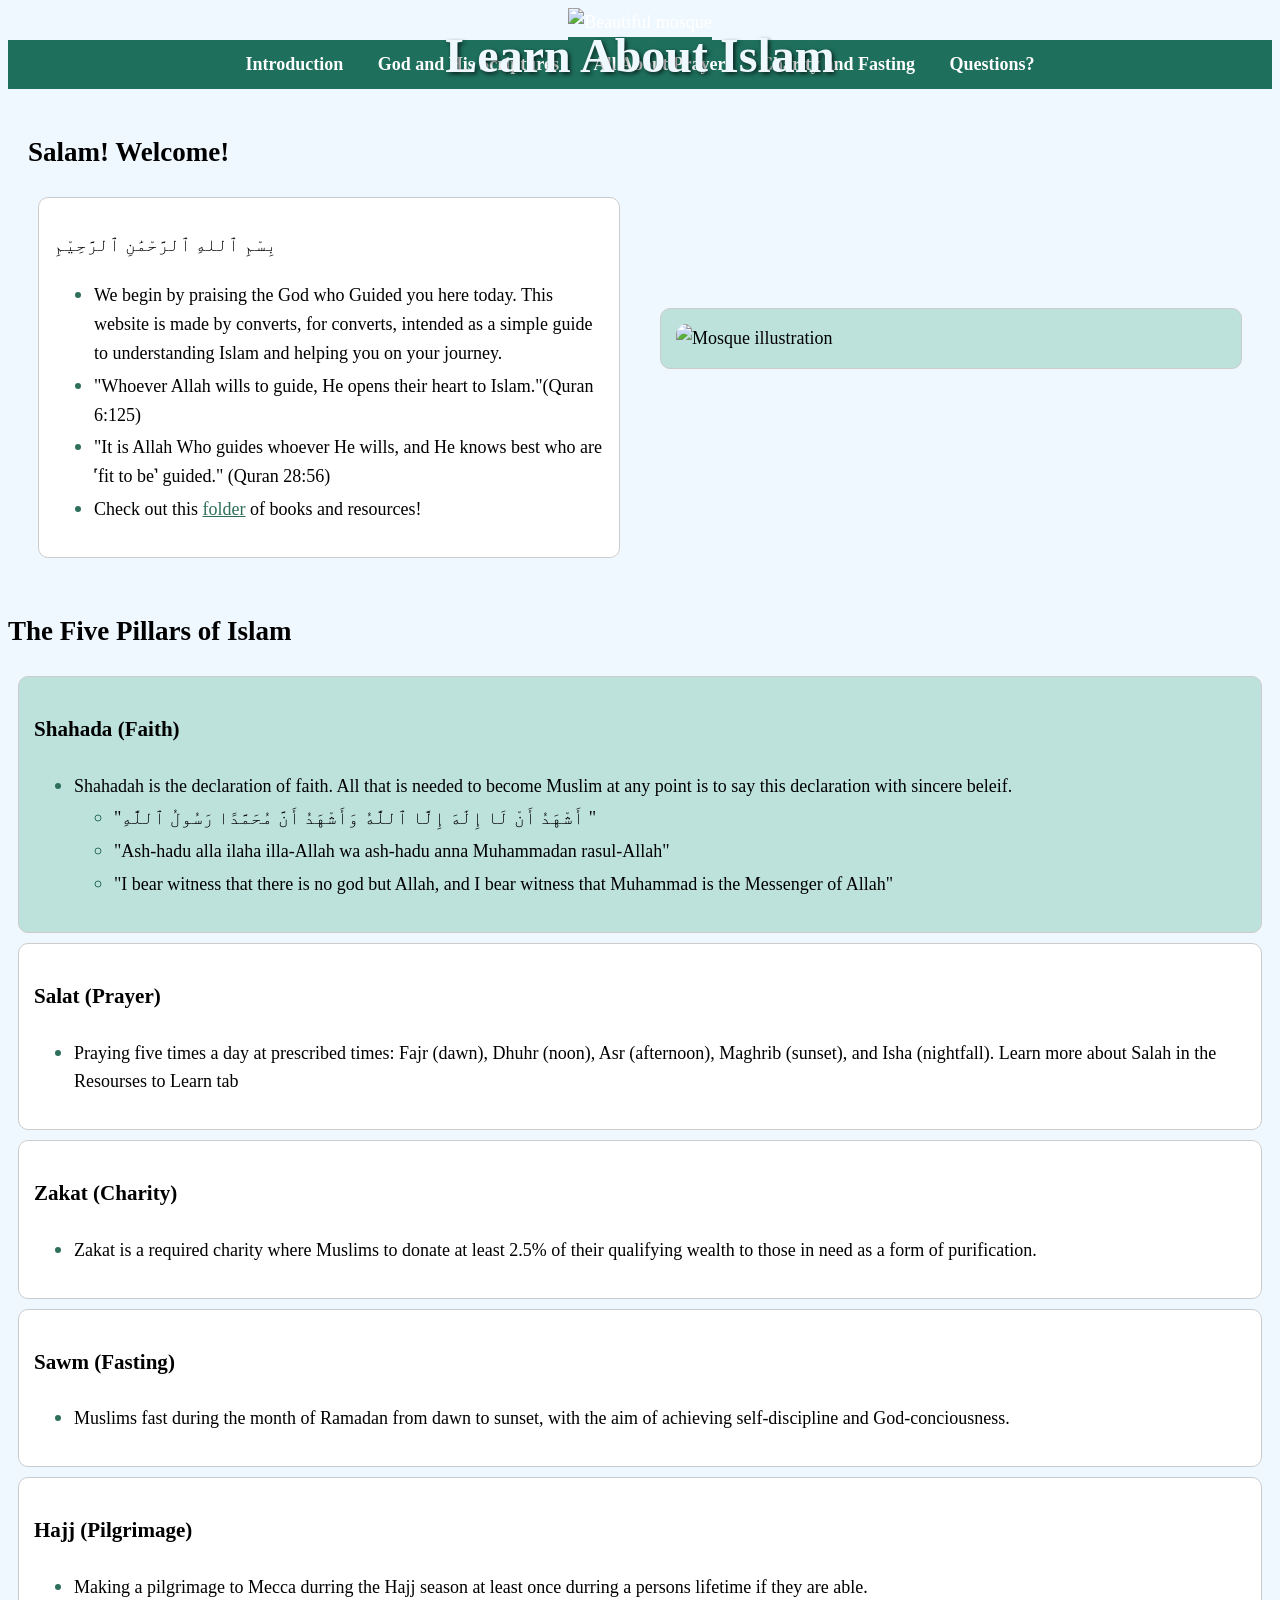
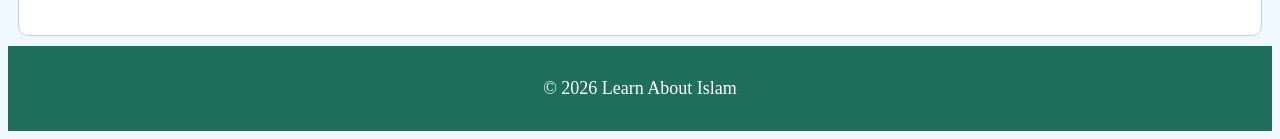
==== index.html @ d95a34d1 "index.html" ====
<!DOCTYPE html>
<html lang="en">
<head>
  <meta charset="UTF-8">
  <meta name="viewport" content="width=device-width, initial-scale=1.0">
  <title>Learn About Islam</title>
  <link rel="stylesheet" href="style.css">
</head>
<body>

  <!-- Banner Header -->
  <header>
    <div class="banner-container">
      <img src="images/mosque.jpg" alt="Beautiful mosque" class="banner">
      <h1 class="site-title">Learn About Islam</h1>
    </div>
   <nav class="main-nav">
    <a href="testhome.html">Introduction</a>
    <a href="quran.html">God and His Scriptures</a>
    <a href="resourses.html">All About Prayer</a>
    <a href="PracticingFaith.html">Charity and Fasting</a>
    <a href="Questions.html">Questions?</a>
  </nav>
  </header>

  <!-- Welcome Section -->
  <section class="content-section">
    <div class="text-column">

      <section>
  <h2>Salam! Welcome!</h2>
<div class="card">  
<p>بِسْمِ ٱللهِ ٱلرَّحْمَٰنِ ٱلرَّحِيْمِ
  <ul class="custom-bullets">
  <li>We begin by praising the God who Guided you here today. This website is made by converts, for converts, intended as a simple guide to understanding Islam and helping you on your journey.</li>
  <li> "Whoever Allah wills to guide, He opens their heart to Islam."(Quran 6:125)</li>
  <li> "It is Allah Who guides whoever He wills, and He knows best who are ˹fit to be˺ guided." (Quran 28:56)</li>
  <li> Check out this  <a href="https://drive.google.com/drive/folders/13Jt1As94_ZHrpYuuvWjRzsYb68JoSdo_?usp=drive_link" target="here">folder</a> of books and resources!  </li>
</section>
    </div>
    <div class="image-column">
<div class="card image-card">
      <img src="images/pretty.picture.png" alt="Mosque illustration">
    </div>
  </section>

  <!-- Five Pillars Section -->
  <section class="pillars-section">
    <h2>The Five Pillars of Islam</h2>
    <div class="cards-container">
       <div class="card image-card">
        <h3>Shahada (Faith)</h3>
	<ul class="custom-bullets">
        <li>Shahadah is the declaration of faith. All that is needed to become Muslim at any point is to say this declaration with sincere beleif. 
        <ul class="custom-bullets">
        <li> "أَشْهَدُ أَنْ لَا إِلَٰهَ إِلَّا ٱللَّٰهُ وَأَشْهَدُ أَنَّ مُحَمَّدًا رَسُولُ ٱللَّٰهِ " </li>
        <li> "Ash-hadu alla ilaha illa-Allah wa ash-hadu anna Muhammadan rasul-Allah" </li>
        <li> "I bear witness that there is no god but Allah, and I bear witness that Muhammad is the Messenger of Allah" </li>
      </div>
      <div class="card">
        <h3>Salat (Prayer)</h3>
	<ul class="custom-bullets">
        <li>Praying five times a day at prescribed times: Fajr (dawn), Dhuhr (noon), Asr (afternoon), Maghrib (sunset), and Isha (nightfall). Learn more about Salah in the Resourses to Learn tab </li>
      </div>
      <div class="card">
        <h3>Zakat (Charity)</h3>
	<ul class="custom-bullets">
        <li>Zakat is a required charity where Muslims to donate at least 2.5% of their qualifying wealth to those in need as a form of purification.</li>
      </div>
      <div class="card">
        <h3>Sawm (Fasting)</h3>
	<ul class="custom-bullets">
        <li>Muslims fast during the month of Ramadan from dawn to sunset, with the aim of achieving self-discipline and God-conciousness.</li>
      </div>
      <div class="card">
        <h3>Hajj (Pilgrimage)</h3>
	<ul class="custom-bullets">
        <li>Making a pilgrimage to Mecca durring the Hajj season at least once durring a persons lifetime if they are able.</li>
      </div>
    </div>
  </section>

  <!-- Footer -->
  <footer>
    <p>© 2026 Learn About Islam</p>
  </footer>

</body>
</html>
---- style.css ----
/* General */
body {
  background-color: #f0f8ff;
  font-family: OpenSans;
  line-height: 1.6;
  font-size: 18px;
}

h1 {
  color: #f0f8ff; /* fixed missing digit */
}

a {
  color: #f0f8ff;
}

a:hover {
  color: #14533e;
}

/* Navigation */
nav a {
  margin: 12px;
  color: blue;
}

nav a:hover {
  text-decoration: underline;
}

/* Banner */
.banner {
  width: 100%;
  height: 200px;
  object-fit: cover;
  border-bottom: 3px solid #1e6f5c;
}

.banner-container {
  position: relative;
  text-align: center;
  color: white;
}

.site-title {
  position: absolute;
  top: 50%;
  left: 50%;
  transform: translate(-50%, -50%);
  font-size: 48px;
  text-shadow: 2px 2px 4px rgba(0,0,0,0.7);
}

/* Navigation bar */
.main-nav {
  background-color: #1e6f5c;
  text-align: center;
  padding: 10px 0;
}

.main-nav a {
  color: white;
  margin: 0 15px;
  text-decoration: none;
  font-weight: bold;
  font-size: 18px;
}

.main-nav a:hover {
  text-decoration: underline;
}

/* Header */
header {
  position: relative;
  text-align: center;
  color: white;
}

header h1 {
  position: absolute;
  top: 50%;
  left: 50%;
  transform: translate(-50%, -50%);
}

/* Content section (cards + image) */
.content-section {
  display: flex;
  align-items: center;
  gap: 20px;
  padding: 20px;
}

.text-column {
  flex: 1;
}

.image-column {
  flex: 1;
}

.image-column img {
  width: 100%;
  border-radius: 10px;
}

/* Cards */
.card {
  border: 1px solid #ccc;
  padding: 15px;
  border-radius: 10px;
  margin: 10px;
  background-color: white;
}

/* Footer */
footer {
  background-color: #1e6f5c;
  color: white;
  padding: 10px;
  text-align: center;
}
/* FAQ + Contact layout */
.faq-contact-container {
  display: flex;
  gap: 40px;
  align-items: flex-start;
  padding: 20px;
}

.faq {
  flex: 2;
}

.contact-section {
  flex: 1;
}

/* Match contact form to card style */
.contact-section form {
  border: 1px solid #ccc;
  padding: 15px;
  border-radius: 10px;
  background-color: white;
}

/* Inputs */
.contact-section input,
.contact-section textarea {
  width: 100%;
  padding: 10px;
  margin-bottom: 15px;
  border-radius: 5px;
  border: 1px solid #ccc;
}

/* Button */
.contact-section button {
  background-color: #1e6f5c;
  color: white;
  padding: 10px 20px;
  border: none;
  border-radius: 5px;
  cursor: pointer;
}

.contact-section button:hover {
  background-color: #14533e;
}
/* FAQ + Contact layout */
.faq-contact-container {
  display: flex;
  gap: 40px;
  align-items: flex-start;
  padding: 20px;
}

/* FAQ section */
.faq {
  flex: 2;
  background-color: #f9f9f9;
  padding: 20px;
  border-radius: 10px;
}

/* Contact section */
.contact-section {
  flex: 1;
  background-color: #f9f9f9;
  padding: 20px;
  border-radius: 10px;
}

/* Match contact form to card style */
.contact-section form {
  border: 1px solid #ccc;
  padding: 15px;
  border-radius: 10px;
  background-color: white;
}

/* Inputs */
.contact-section input,
.contact-section textarea {
  width: 100%;
  padding: 10px;
  margin-bottom: 15px;
  border-radius: 5px;
  border: 1px solid #ccc;
}

/* Button */
.contact-section button {
  background-color: #1e6f5c;
  color: white;
  padding: 10px 20px;
  border: none;
  border-radius: 5px;
  cursor: pointer;
}

.contact-section button:hover {
  background-color: #14533e;
}

/* FAQ question styling */
.faq-question {
  width: 100%;
  text-align: left;
  background-color: #1e6f5c;
  color: white;
  padding: 10px;
  border: none;
  cursor: pointer;
  border-radius: 5px;
  margin-bottom: 5px;
}

/* FAQ answer styling */
.faq-answer {
  display: none;            /* hidden by default */
  padding: 10px;
  background-color: #f1f1f1;
  border-radius: 5px;
  margin-bottom: 10px;
}

/* Show FAQ answer when active */
.faq-answer.active {
  display: block;           /* show when .active is added */
}

/* Mobile responsive */
@media (max-width: 768px) {
  .faq-contact-container {
    flex-direction: column;
  }

  .image-column img {
    width: 100%;
  }
}
a {
  color: #2e6f5c;      /* teal text by default */
  text-decoration: underline;
}

a:hover {
  color: #14533e;      /* darker teal on hover */
}
ul.custom-bullets li::marker {
  color: #2e6f5c;
  font-size: 1.2em;           /* make bullets slightly bigger */
}

.image-card {
  background-color: hsla(161, 39%, 60%, 0.4); /* pick any color */
}
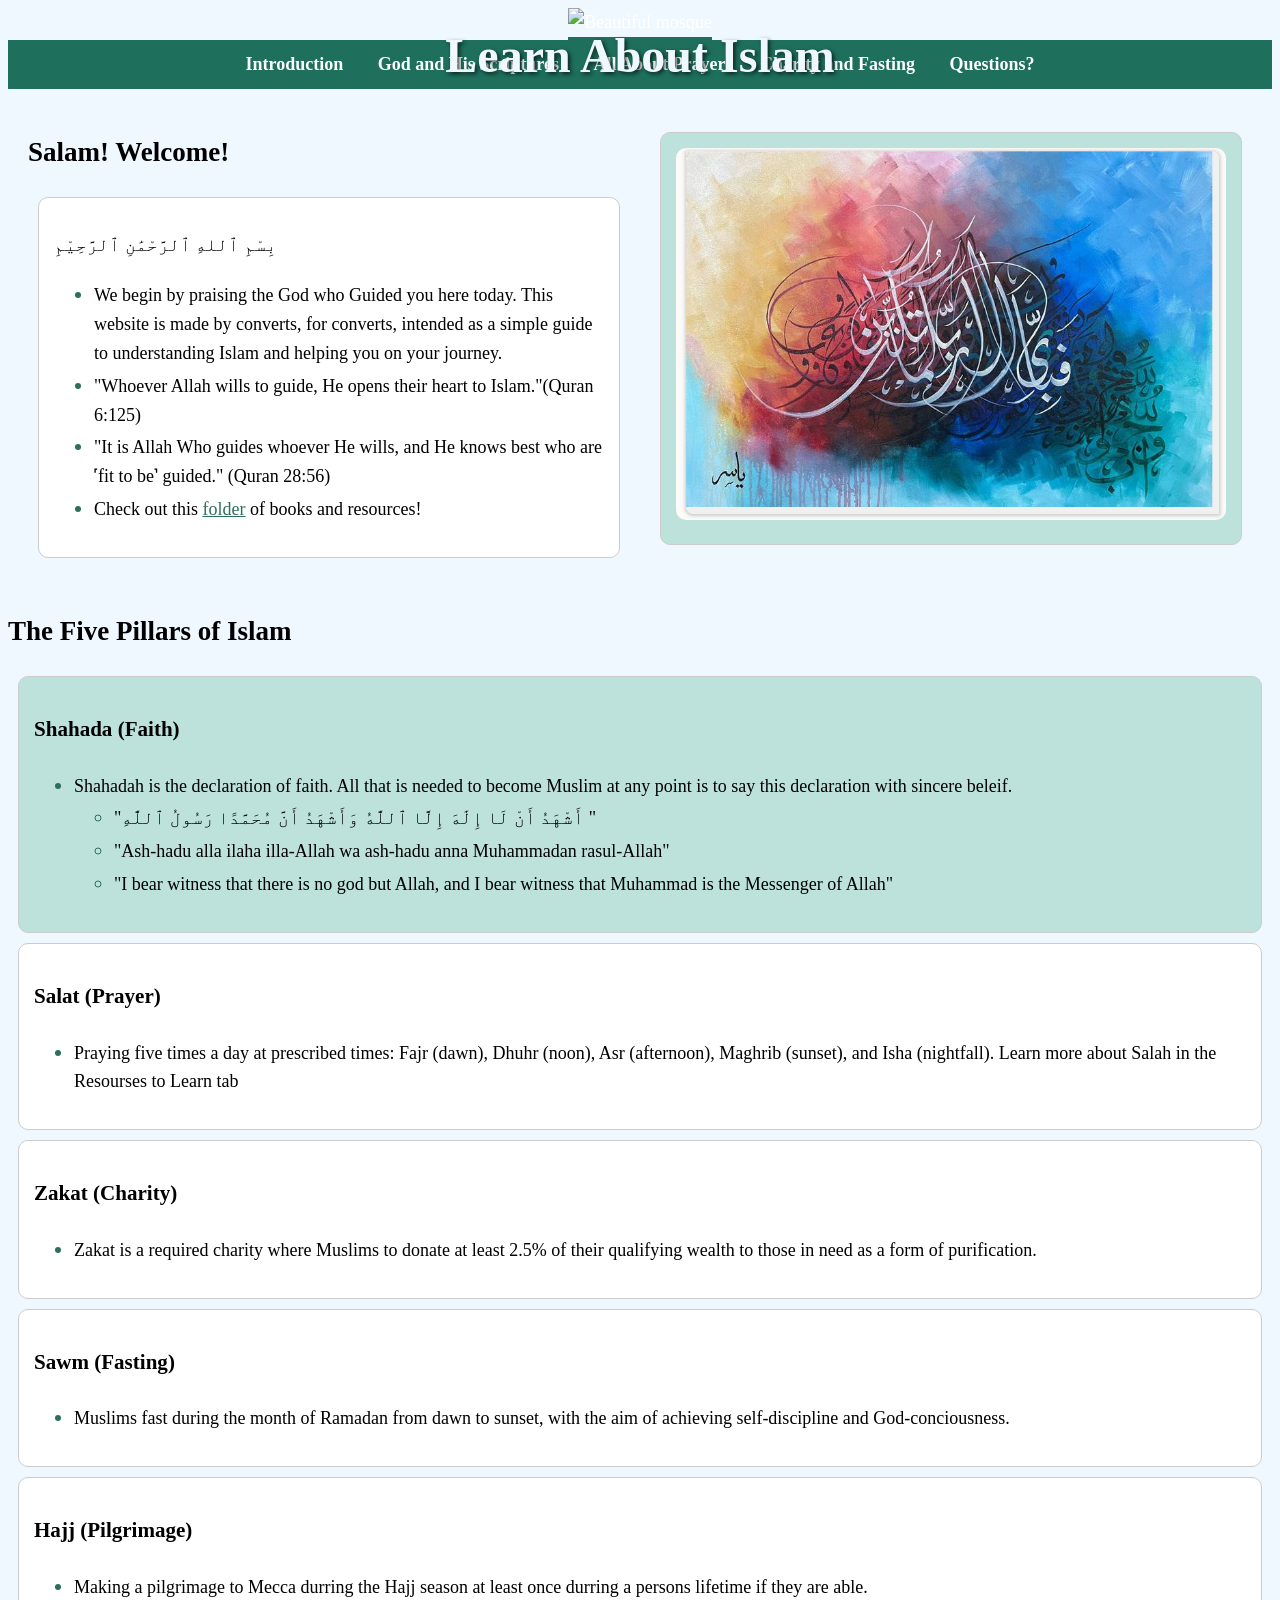
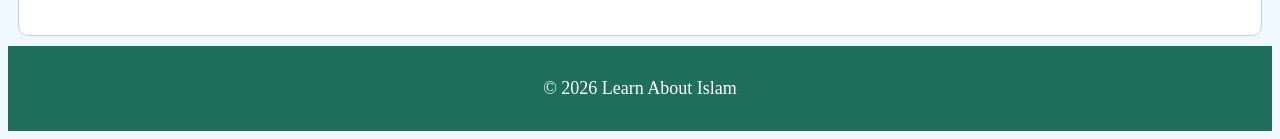
==== commit 8840a5bd: "Update index.html" ====
--- a/index.html
+++ b/index.html
@@ -1,89 +1,89 @@
-<!DOCTYPE html>
-<html lang="en">
-<head>
-  <meta charset="UTF-8">
-  <meta name="viewport" content="width=device-width, initial-scale=1.0">
-  <title>Learn About Islam</title>
-  <link rel="stylesheet" href="style.css">
-</head>
-<body>
-
-  <!-- Banner Header -->
-  <header>
-    <div class="banner-container">
-      <img src="images/mosque.jpg" alt="Beautiful mosque" class="banner">
-      <h1 class="site-title">Learn About Islam</h1>
-    </div>
-   <nav class="main-nav">
-    <a href="testhome.html">Introduction</a>
-    <a href="quran.html">God and His Scriptures</a>
-    <a href="resourses.html">All About Prayer</a>
-    <a href="PracticingFaith.html">Charity and Fasting</a>
-    <a href="Questions.html">Questions?</a>
-  </nav>
-  </header>
-
-  <!-- Welcome Section -->
-  <section class="content-section">
-    <div class="text-column">
-
-      <section>
-  <h2>Salam! Welcome!</h2>
-<div class="card">  
-<p>بِسْمِ ٱللهِ ٱلرَّحْمَٰنِ ٱلرَّحِيْمِ
-  <ul class="custom-bullets">
-  <li>We begin by praising the God who Guided you here today. This website is made by converts, for converts, intended as a simple guide to understanding Islam and helping you on your journey.</li>
-  <li> "Whoever Allah wills to guide, He opens their heart to Islam."(Quran 6:125)</li>
-  <li> "It is Allah Who guides whoever He wills, and He knows best who are ˹fit to be˺ guided." (Quran 28:56)</li>
-  <li> Check out this  <a href="https://drive.google.com/drive/folders/13Jt1As94_ZHrpYuuvWjRzsYb68JoSdo_?usp=drive_link" target="here">folder</a> of books and resources!  </li>
-</section>
-    </div>
-    <div class="image-column">
-<div class="card image-card">
-      <img src="images/pretty.picture.png" alt="Mosque illustration">
-    </div>
-  </section>
-
-  <!-- Five Pillars Section -->
-  <section class="pillars-section">
-    <h2>The Five Pillars of Islam</h2>
-    <div class="cards-container">
-       <div class="card image-card">
-        <h3>Shahada (Faith)</h3>
-	<ul class="custom-bullets">
-        <li>Shahadah is the declaration of faith. All that is needed to become Muslim at any point is to say this declaration with sincere beleif. 
-        <ul class="custom-bullets">
-        <li> "أَشْهَدُ أَنْ لَا إِلَٰهَ إِلَّا ٱللَّٰهُ وَأَشْهَدُ أَنَّ مُحَمَّدًا رَسُولُ ٱللَّٰهِ " </li>
-        <li> "Ash-hadu alla ilaha illa-Allah wa ash-hadu anna Muhammadan rasul-Allah" </li>
-        <li> "I bear witness that there is no god but Allah, and I bear witness that Muhammad is the Messenger of Allah" </li>
-      </div>
-      <div class="card">
-        <h3>Salat (Prayer)</h3>
-	<ul class="custom-bullets">
-        <li>Praying five times a day at prescribed times: Fajr (dawn), Dhuhr (noon), Asr (afternoon), Maghrib (sunset), and Isha (nightfall). Learn more about Salah in the Resourses to Learn tab </li>
-      </div>
-      <div class="card">
-        <h3>Zakat (Charity)</h3>
-	<ul class="custom-bullets">
-        <li>Zakat is a required charity where Muslims to donate at least 2.5% of their qualifying wealth to those in need as a form of purification.</li>
-      </div>
-      <div class="card">
-        <h3>Sawm (Fasting)</h3>
-	<ul class="custom-bullets">
-        <li>Muslims fast during the month of Ramadan from dawn to sunset, with the aim of achieving self-discipline and God-conciousness.</li>
-      </div>
-      <div class="card">
-        <h3>Hajj (Pilgrimage)</h3>
-	<ul class="custom-bullets">
-        <li>Making a pilgrimage to Mecca durring the Hajj season at least once durring a persons lifetime if they are able.</li>
-      </div>
-    </div>
-  </section>
-
-  <!-- Footer -->
-  <footer>
-    <p>© 2026 Learn About Islam</p>
-  </footer>
-
-</body>
-</html>
+<!DOCTYPE html>
+<html lang="en">
+<head>
+  <meta charset="UTF-8">
+  <meta name="viewport" content="width=device-width, initial-scale=1.0">
+  <title>Learn About Islam</title>
+  <link rel="stylesheet" href="style.css">
+</head>
+<body>
+
+  <!-- Banner Header -->
+  <header>
+    <div class="banner-container">
+      <img src="images/mosque.jpg" alt="Beautiful mosque" class="banner">
+      <h1 class="site-title">Learn About Islam</h1>
+    </div>
+   <nav class="main-nav">
+    <a href="testhome.html">Introduction</a>
+    <a href="quran.html">God and His Scriptures</a>
+    <a href="Resourses.html">All About Prayer</a>
+    <a href="PracticingFaith.html">Charity and Fasting</a>
+    <a href="Questions.html">Questions?</a>
+  </nav>
+  </header>
+
+  <!-- Welcome Section -->
+  <section class="content-section">
+    <div class="text-column">
+
+      <section>
+  <h2>Salam! Welcome!</h2>
+<div class="card">  
+<p>بِسْمِ ٱللهِ ٱلرَّحْمَٰنِ ٱلرَّحِيْمِ
+  <ul class="custom-bullets">
+  <li>We begin by praising the God who Guided you here today. This website is made by converts, for converts, intended as a simple guide to understanding Islam and helping you on your journey.</li>
+  <li> "Whoever Allah wills to guide, He opens their heart to Islam."(Quran 6:125)</li>
+  <li> "It is Allah Who guides whoever He wills, and He knows best who are ˹fit to be˺ guided." (Quran 28:56)</li>
+  <li> Check out this  <a href="https://drive.google.com/drive/folders/13Jt1As94_ZHrpYuuvWjRzsYb68JoSdo_?usp=drive_link" target="here">folder</a> of books and resources!  </li>
+</section>
+    </div>
+    <div class="image-column">
+<div class="card image-card">
+      <img src="images/pretty.picture.png" alt="Mosque illustration">
+    </div>
+  </section>
+
+  <!-- Five Pillars Section -->
+  <section class="pillars-section">
+    <h2>The Five Pillars of Islam</h2>
+    <div class="cards-container">
+       <div class="card image-card">
+        <h3>Shahada (Faith)</h3>
+	<ul class="custom-bullets">
+        <li>Shahadah is the declaration of faith. All that is needed to become Muslim at any point is to say this declaration with sincere beleif. 
+        <ul class="custom-bullets">
+        <li> "أَشْهَدُ أَنْ لَا إِلَٰهَ إِلَّا ٱللَّٰهُ وَأَشْهَدُ أَنَّ مُحَمَّدًا رَسُولُ ٱللَّٰهِ " </li>
+        <li> "Ash-hadu alla ilaha illa-Allah wa ash-hadu anna Muhammadan rasul-Allah" </li>
+        <li> "I bear witness that there is no god but Allah, and I bear witness that Muhammad is the Messenger of Allah" </li>
+      </div>
+      <div class="card">
+        <h3>Salat (Prayer)</h3>
+	<ul class="custom-bullets">
+        <li>Praying five times a day at prescribed times: Fajr (dawn), Dhuhr (noon), Asr (afternoon), Maghrib (sunset), and Isha (nightfall). Learn more about Salah in the Resourses to Learn tab </li>
+      </div>
+      <div class="card">
+        <h3>Zakat (Charity)</h3>
+	<ul class="custom-bullets">
+        <li>Zakat is a required charity where Muslims to donate at least 2.5% of their qualifying wealth to those in need as a form of purification.</li>
+      </div>
+      <div class="card">
+        <h3>Sawm (Fasting)</h3>
+	<ul class="custom-bullets">
+        <li>Muslims fast during the month of Ramadan from dawn to sunset, with the aim of achieving self-discipline and God-conciousness.</li>
+      </div>
+      <div class="card">
+        <h3>Hajj (Pilgrimage)</h3>
+	<ul class="custom-bullets">
+        <li>Making a pilgrimage to Mecca durring the Hajj season at least once durring a persons lifetime if they are able.</li>
+      </div>
+    </div>
+  </section>
+
+  <!-- Footer -->
+  <footer>
+    <p>© 2026 Learn About Islam</p>
+  </footer>
+
+</body>
+</html>
